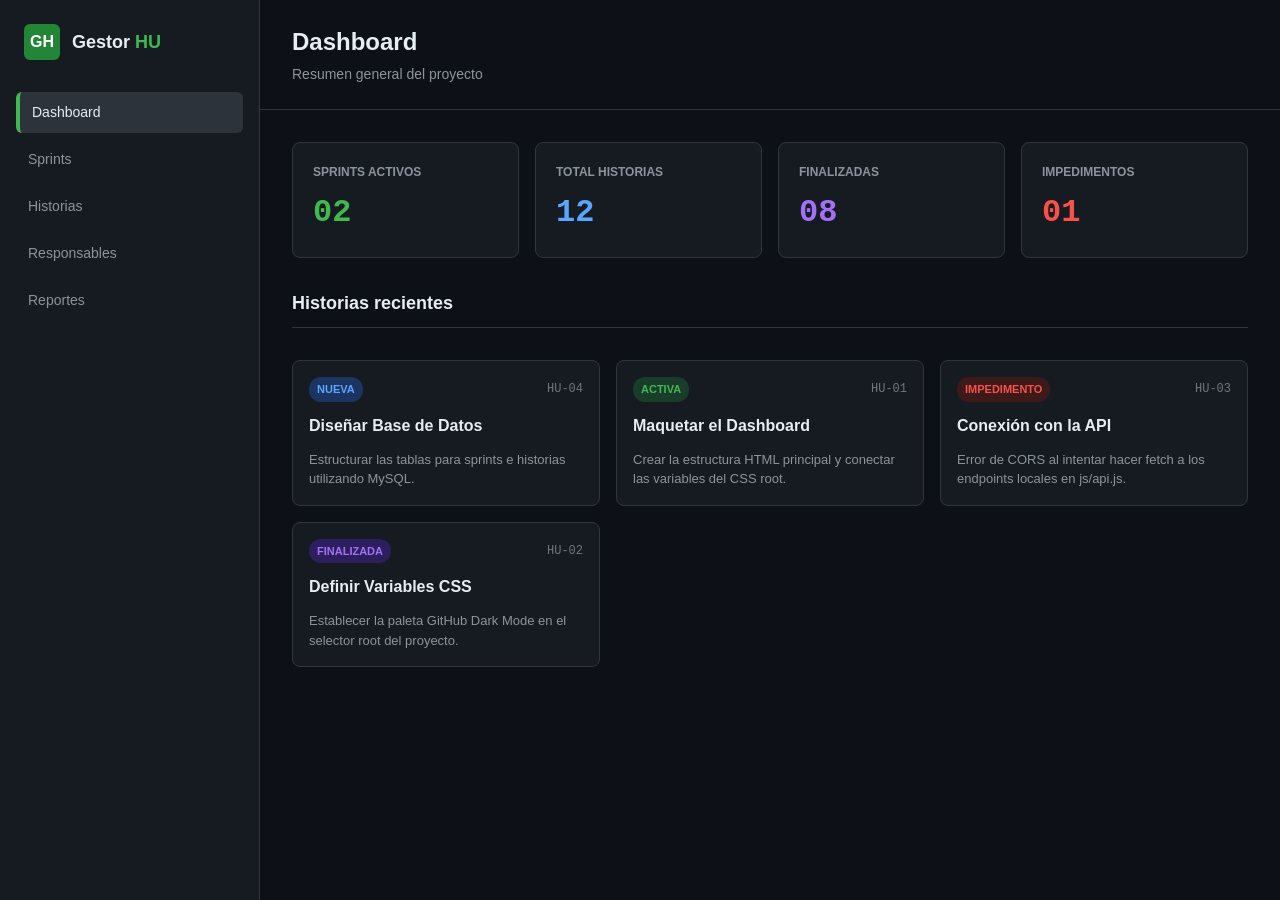
==== gestor_historias/frontend/index.html @ f3bbdb0a "Creacion del archivo index, archivos dentro de la carpeta frontend. y creacion del styles.css para l" ====
<!DOCTYPE html>
<html lang="es">
<head>
  <meta charset="UTF-8" />
  <meta name="viewport" content="width=device-width, initial-scale=1.0" />
  <title>Gestor de Historias de Usuario</title>
  <link rel="stylesheet" href="styles.css" />
</head>
<body style="background-color: var(--fondo_principal); color: var(--texto_principal); font-family: var(--fuente_principal);">

  <!-- Contenedor principal: agrupa la barra lateral y el contenido -->
  <div class="contenedor_app" style="display: flex; width: 100%; height: 100vh; overflow: hidden;">

    <!-- BARRA LATERAL DE NAVEGACIÓN -->
    <aside class="barra_lateral" style="width: 260px; background-color: var(--fondo_tarjeta); border-right: 1px solid var(--borde_normal); display: flex; flex-direction: column; padding: 24px 16px; flex-shrink: 0;">

      <!-- Encabezado de la barra lateral: logo y nombre de la app -->
      <div class="barra_lateral_encabezado" style="display: flex; align-items: center; gap: 12px; margin-bottom: 32px; padding-left: 8px;">
        <div class="barra_lateral_logo" style="background-color: var(--acento); color: #ffffff; font-weight: bold; font-size: 16px; width: 36px; height: 36px; display: flex; align-items: center; justify-content: center; border-radius: var(--radio_md);">GH</div>
        <span class="barra_lateral_nombre" style="font-size: 18px; font-weight: 600;">Gestor <span style="color: var(--acento_texto);">HU</span></span>
      </div>

      <!-- Enlaces de navegación -->
      <nav class="barra_lateral_nav" style="display: flex; flex-direction: column; gap: 6px;">
        <a href="index.html" class="enlace_nav activo" style="display: flex; align-items: center; padding: 10px 12px; background-color: var(--fondo_hover); color: var(--texto_principal); border-radius: var(--radio_md); border-left: 4px solid var(--acento_texto); font-weight: 500;">Dashboard</a>
        <a href="paginas/sprints.html" class="enlace_nav" style="display: flex; align-items: center; padding: 10px 12px; color: var(--texto_secundario); border-radius: var(--radio_md); font-weight: 500;">Sprints</a>
        <a href="paginas/historias.html" class="enlace_nav" style="display: flex; align-items: center; padding: 10px 12px; color: var(--texto_secundario); border-radius: var(--radio_md); font-weight: 500;">Historias</a>
        <a href="paginas/responsables.html" class="enlace_nav" style="display: flex; align-items: center; padding: 10px 12px; color: var(--texto_secundario); border-radius: var(--radio_md); font-weight: 500;">Responsables</a>
        <a href="paginas/reportes.html" class="enlace_nav" style="display: flex; align-items: center; padding: 10px 12px; color: var(--texto_secundario); border-radius: var(--radio_md); font-weight: 500;">Reportes</a>
      </nav>

    </aside>

    <!-- CONTENIDO PRINCIPAL -->
    <div class="contenido_principal" style="flex: 1; display: flex; flex-direction: column; overflow-y: auto;">

      <!-- Barra superior: título de la página actual -->
      <div class="barra_superior" style="padding: 24px 32px; border-bottom: 1px solid var(--borde_normal); position: sticky; top: 0; background-color: var(--fondo_principal); z-index: 10;">
        <div class="barra_superior_info">
          <h1 style="font-size: 24px; font-weight: 600; margin-bottom: 4px;">Dashboard</h1>
          <p style="color: var(--texto_secundario); font-size: 14px;">Resumen general del proyecto</p>
        </div>
      </div>

      <!-- Cuerpo de la página -->
      <div class="cuerpo_pagina" id="contenido_dashboard" style="padding: 32px; display: flex; flex-direction: column; gap: 32px;">

        <!-- Tarjetas de estadísticas -->
        <div class="grilla_estadisticas" style="display: grid; grid-template-columns: repeat(auto-fit, minmax(200px, 1fr)); gap: 16px;">

          <div class="tarjeta_estadistica" style="background-color: var(--fondo_tarjeta); border: 1px solid var(--borde_normal); border-radius: var(--radio_lg); padding: 20px;">
            <div class="etiqueta_estadistica" style="color: var(--texto_secundario); font-size: 12px; font-weight: 600; text-transform: uppercase; margin-bottom: 8px;">Sprints activos</div>
            <div class="valor_estadistica verde" id="stat_sprints" style="font-size: 32px; font-weight: 700; font-family: var(--fuente_codigo); color: var(--color_activa);">02</div>
          </div>

          <div class="tarjeta_estadistica" style="background-color: var(--fondo_tarjeta); border: 1px solid var(--borde_normal); border-radius: var(--radio_lg); padding: 20px;">
            <div class="etiqueta_estadistica" style="color: var(--texto_secundario); font-size: 12px; font-weight: 600; text-transform: uppercase; margin-bottom: 8px;">Total historias</div>
            <div class="valor_estadistica azul" id="stat_historias" style="font-size: 32px; font-weight: 700; font-family: var(--fuente_codigo); color: var(--color_nueva);">12</div>
          </div>

          <div class="tarjeta_estadistica" style="background-color: var(--fondo_tarjeta); border: 1px solid var(--borde_normal); border-radius: var(--radio_lg); padding: 20px;">
            <div class="etiqueta_estadistica" style="color: var(--texto_secundario); font-size: 12px; font-weight: 600; text-transform: uppercase; margin-bottom: 8px;">Finalizadas</div>
            <div class="valor_estadistica morado" id="stat_finalizadas" style="font-size: 32px; font-weight: 700; font-family: var(--fuente_codigo); color: var(--color_finalizada);">08</div>
          </div>

          <div class="tarjeta_estadistica" style="background-color: var(--fondo_tarjeta); border: 1px solid var(--borde_normal); border-radius: var(--radio_lg); padding: 20px;">
            <div class="etiqueta_estadistica" style="color: var(--texto_secundario); font-size: 12px; font-weight: 600; text-transform: uppercase; margin-bottom: 8px;">Impedimentos</div>
            <div class="valor_estadistica rojo" id="stat_impedimentos" style="font-size: 32px; font-weight: 700; font-family: var(--fuente_codigo); color: var(--color_impedimento);">01</div>
          </div>

        </div>

        <!-- Sección de historias recientes -->
        <div class="encabezado_seccion" style="border-bottom: 1px solid var(--borde_normal); padding-bottom: 10px;">
          <span class="titulo_seccion" style="font-size: 18px; font-weight: 600;">Historias recientes</span>
        </div>

        <!-- Contenedor de historias con ejemplos reales mapeados desde tu CSS -->
        <div class="grilla_historias" id="historias_recientes" style="display: grid; grid-template-columns: repeat(auto-fit, minmax(280px, 1fr)); gap: 16px;">
          
          <!-- Ejemplo Estado: Nueva -->
          <div class="tarjeta_historia" style="background-color: var(--fondo_tarjeta); border: 1px solid var(--borde_normal); border-radius: var(--radio_lg); padding: 16px; display: flex; flex-direction: column; gap: 12px;">
            <div style="display: flex; justify-content: space-between; align-items: center;">
              <span style="background-color: var(--fondo_nueva); color: var(--color_nueva); padding: 4px 8px; border-radius: var(--radio_xl); font-size: 11px; font-weight: 600; text-transform: uppercase;">Nueva</span>
              <span style="color: var(--texto_tenue); font-family: var(--fuente_codigo); font-size: 12px;">HU-04</span>
            </div>
            <h3 style="font-size: 16px; font-weight: 600;">Diseñar Base de Datos</h3>
            <p style="color: var(--texto_secundario); font-size: 13px;">Estructurar las tablas para sprints e historias utilizando MySQL.</p>
          </div>

          <!-- Ejemplo Estado: Activa -->
          <div class="tarjeta_historia" style="background-color: var(--fondo_tarjeta); border: 1px solid var(--borde_normal); border-radius: var(--radio_lg); padding: 16px; display: flex; flex-direction: column; gap: 12px;">
            <div style="display: flex; justify-content: space-between; align-items: center;">
              <span style="background-color: var(--fondo_activa); color: var(--color_activa); padding: 4px 8px; border-radius: var(--radio_xl); font-size: 11px; font-weight: 600; text-transform: uppercase;">Activa</span>
              <span style="color: var(--texto_tenue); font-family: var(--fuente_codigo); font-size: 12px;">HU-01</span>
            </div>
            <h3 style="font-size: 16px; font-weight: 600;">Maquetar el Dashboard</h3>
            <p style="color: var(--texto_secundario); font-size: 13px;">Crear la estructura HTML principal y conectar las variables del CSS root.</p>
          </div>

          <!-- Ejemplo Estado: Impedimento -->
          <div class="tarjeta_historia" style="background-color: var(--fondo_tarjeta); border: 1px solid var(--borde_normal); border-radius: var(--radio_lg); padding: 16px; display: flex; flex-direction: column; gap: 12px;">
            <div style="display: flex; justify-content: space-between; align-items: center;">
              <span style="background-color: var(--fondo_impedimento); color: var(--color_impedimento); padding: 4px 8px; border-radius: var(--radio_xl); font-size: 11px; font-weight: 600; text-transform: uppercase;">Impedimento</span>
              <span style="color: var(--texto_tenue); font-family: var(--fuente_codigo); font-size: 12px;">HU-03</span>
            </div>
            <h3 style="font-size: 16px; font-weight: 600;">Conexión con la API</h3>
            <p style="color: var(--texto_secundario); font-size: 13px;">Error de CORS al intentar hacer fetch a los endpoints locales en js/api.js.</p>
          </div>

          <!-- Ejemplo Estado: Finalizada -->
          <div class="tarjeta_historia" style="background-color: var(--fondo_tarjeta); border: 1px solid var(--borde_normal); border-radius: var(--radio_lg); padding: 16px; display: flex; flex-direction: column; gap: 12px;">
            <div style="display: flex; justify-content: space-between; align-items: center;">
              <span style="background-color: var(--fondo_finalizada); color: var(--color_finalizada); padding: 4px 8px; border-radius: var(--radio_xl); font-size: 11px; font-weight: 600; text-transform: uppercase;">Finalizada</span>
              <span style="color: var(--texto_tenue); font-family: var(--fuente_codigo); font-size: 12px;">HU-02</span>
            </div>
            <h3 style="font-size: 16px; font-weight: 600;">Definir Variables CSS</h3>
            <p style="color: var(--texto_secundario); font-size: 13px;">Establecer la paleta GitHub Dark Mode en el selector root del proyecto.</p>
          </div>

        </div>

      </div>
    </div>

  </div>

  <!-- Scripts: api.js primero porque app.js lo necesita -->
  <script src="js/api.js"></script>
  <script src="js/app.js"></script>

</body>
</html>
---- gestor_historias/frontend/styles.css ----
/*Definimos los colores y tamaños que usaremos en todo el proyecto */
:root { /*Utilizamos root para crear variables de estilo que nos serviran de forma global en toda la aplicación*/
/*Al usar el doble guion, se evita que nuestras variables entren en conflicto con variables de otras librerías o del navegador*/
  /* Colores de fondo */
  --fondo_principal:    #0d1117;  /* fondo de toda la página */
  --fondo_tarjeta:      #161b22;  /* fondo de tarjetas y sidebar */
  --fondo_secundario:   #21262d;  /* fondo de botones y hover */
  --fondo_hover:        #2d333b;  /* fondo al pasar el mouse */

  /* Colores de texto */
  --texto_principal:    #e6edf3;  /* texto normal */
  --texto_secundario:   #8b949e;  /* texto de descripción */
  --texto_tenue:        #6e7681;  /* texto muy suave */

  /* Colores de borde */
  --borde_normal:       #30363d;  /* bordes de tarjetas */
  --borde_resaltado:    #58a6ff;  /* borde al hacer hover */

  /* Color de acento (verde GitHub) */
  --acento:             #238636;
  --acento_hover:       #2ea043;
  --acento_texto:       #3fb950;

  /* Colores de estado de historias */
  --color_nueva:        #58a6ff;  /* azul */
  --fondo_nueva:        #1c3461;

  --color_activa:       #3fb950;  /* verde */
  --fondo_activa:       #1a3d2b;

  --color_finalizada:   #a371f7;  /* morado */
  --fondo_finalizada:   #2d1f5e;

  --color_impedimento:  #f85149;  /* rojo */
  --fondo_impedimento:  #3d1a1a;

  /* Tipografía */
  --fuente_principal:   -apple-system, BlinkMacSystemFont, 'Segoe UI', sans-serif;
  --fuente_codigo:      'Courier New', monospace;

  /* Bordes redondeados */
  --radio_sm:   4px;
  --radio_md:   6px;
  --radio_lg:   8px;
  --radio_xl:   12px;
}

/* --- RESET BASE --- */
/* Elimina los estilos por defecto del navegador */
*, *::before, *::after {
  box-sizing: border-box;
  margin: 0;
  padding: 0;
} /*Esta parte la utilizamos para que sin importar el navegador, nuestra ap se vea igual. (Una pequeña alegoria, podria ser aplanar el terreno en Minecraft antes de empezar a construir)*/

html, body { /* Asegura que el html y body ocupen toda la altura de la ventana */
  height: 100%;
}

body {
  font-family: var(--fuente_principal);
  font-size: 14px;
  line-height: 1.5;
  color: var(--texto_principal);
  background-color: var(--fondo_principal);
}

a { /* Estilos para los enlaces */
  color: var(--borde_resaltado);
  text-decoration: none;
}

a:hover {  /* Estilos para los enlaces al pasar el mouse */
  text-decoration: underline;
}
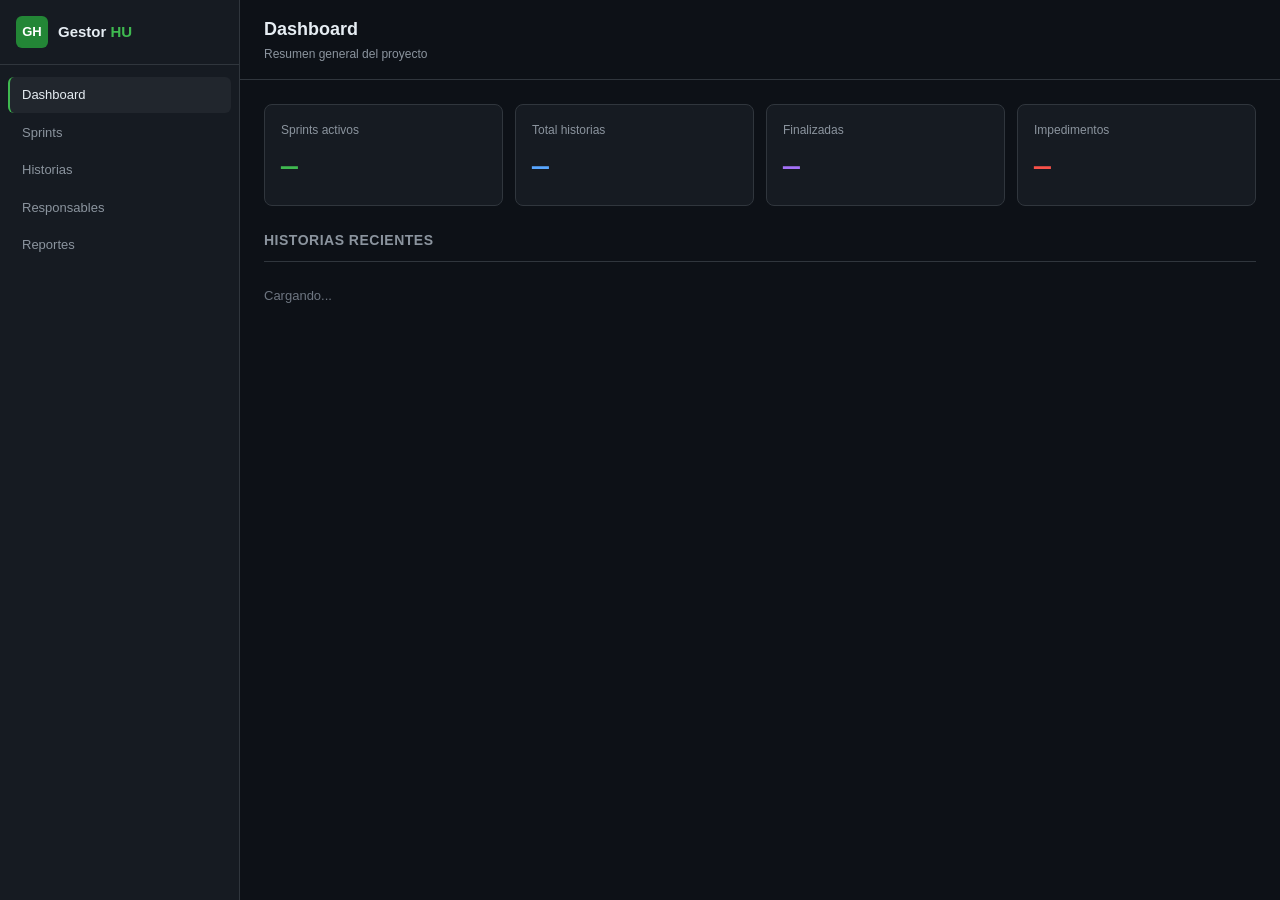
==== commit 74ec62af: "creado el sprints.html" ====
--- a/gestor_historias/frontend/index.html
+++ b/gestor_historias/frontend/index.html
@@ -6,124 +6,82 @@
   <title>Gestor de Historias de Usuario</title>
   <link rel="stylesheet" href="styles.css" />
 </head>
-<body style="background-color: var(--fondo_principal); color: var(--texto_principal); font-family: var(--fuente_principal);">
+<body>
 
   <!-- Contenedor principal: agrupa la barra lateral y el contenido -->
-  <div class="contenedor_app" style="display: flex; width: 100%; height: 100vh; overflow: hidden;">
+  <div class="contenedor_app">
 
     <!-- BARRA LATERAL DE NAVEGACIÓN -->
-    <aside class="barra_lateral" style="width: 260px; background-color: var(--fondo_tarjeta); border-right: 1px solid var(--borde_normal); display: flex; flex-direction: column; padding: 24px 16px; flex-shrink: 0;">
+    <aside class="barra_lateral">
 
-      <!-- Encabezado de la barra lateral: logo y nombre de la app -->
-      <div class="barra_lateral_encabezado" style="display: flex; align-items: center; gap: 12px; margin-bottom: 32px; padding-left: 8px;">
-        <div class="barra_lateral_logo" style="background-color: var(--acento); color: #ffffff; font-weight: bold; font-size: 16px; width: 36px; height: 36px; display: flex; align-items: center; justify-content: center; border-radius: var(--radio_md);">GH</div>
-        <span class="barra_lateral_nombre" style="font-size: 18px; font-weight: 600;">Gestor <span style="color: var(--acento_texto);">HU</span></span>
+      <!-- Encabezado: logo y nombre de la app -->
+      <div class="barra_lateral_encabezado">
+        <div class="barra_lateral_logo">GH</div>
+        <span class="barra_lateral_nombre">Gestor <span>HU</span></span>
       </div>
 
       <!-- Enlaces de navegación -->
-      <nav class="barra_lateral_nav" style="display: flex; flex-direction: column; gap: 6px;">
-        <a href="index.html" class="enlace_nav activo" style="display: flex; align-items: center; padding: 10px 12px; background-color: var(--fondo_hover); color: var(--texto_principal); border-radius: var(--radio_md); border-left: 4px solid var(--acento_texto); font-weight: 500;">Dashboard</a>
-        <a href="paginas/sprints.html" class="enlace_nav" style="display: flex; align-items: center; padding: 10px 12px; color: var(--texto_secundario); border-radius: var(--radio_md); font-weight: 500;">Sprints</a>
-        <a href="paginas/historias.html" class="enlace_nav" style="display: flex; align-items: center; padding: 10px 12px; color: var(--texto_secundario); border-radius: var(--radio_md); font-weight: 500;">Historias</a>
-        <a href="paginas/responsables.html" class="enlace_nav" style="display: flex; align-items: center; padding: 10px 12px; color: var(--texto_secundario); border-radius: var(--radio_md); font-weight: 500;">Responsables</a>
-        <a href="paginas/reportes.html" class="enlace_nav" style="display: flex; align-items: center; padding: 10px 12px; color: var(--texto_secundario); border-radius: var(--radio_md); font-weight: 500;">Reportes</a>
+      <nav class="barra_lateral_nav">
+        <a href="index.html" class="enlace_nav activo">Dashboard</a>
+        <a href="paginas/sprints.html" class="enlace_nav">Sprints</a>
+        <a href="paginas/historias.html" class="enlace_nav">Historias</a>
+        <a href="paginas/responsables.html" class="enlace_nav">Responsables</a>
+        <a href="paginas/reportes.html" class="enlace_nav">Reportes</a>
       </nav>
 
     </aside>
 
     <!-- CONTENIDO PRINCIPAL -->
-    <div class="contenido_principal" style="flex: 1; display: flex; flex-direction: column; overflow-y: auto;">
+    <div class="contenido_principal">
 
-      <!-- Barra superior: título de la página actual -->
-      <div class="barra_superior" style="padding: 24px 32px; border-bottom: 1px solid var(--borde_normal); position: sticky; top: 0; background-color: var(--fondo_principal); z-index: 10;">
-        <div class="barra_superior_info">
-          <h1 style="font-size: 24px; font-weight: 600; margin-bottom: 4px;">Dashboard</h1>
-          <p style="color: var(--texto_secundario); font-size: 14px;">Resumen general del proyecto</p>
-        </div>
+      <!-- Barra superior: título de la página -->
+      <div class="barra_superior">
+        <h1>Dashboard</h1>
+        <p>Resumen general del proyecto</p>
       </div>
 
       <!-- Cuerpo de la página -->
-      <div class="cuerpo_pagina" id="contenido_dashboard" style="padding: 32px; display: flex; flex-direction: column; gap: 32px;">
+      <div class="cuerpo_pagina">
 
         <!-- Tarjetas de estadísticas -->
-        <div class="grilla_estadisticas" style="display: grid; grid-template-columns: repeat(auto-fit, minmax(200px, 1fr)); gap: 16px;">
+        <div class="grilla_estadisticas">
 
-          <div class="tarjeta_estadistica" style="background-color: var(--fondo_tarjeta); border: 1px solid var(--borde_normal); border-radius: var(--radio_lg); padding: 20px;">
-            <div class="etiqueta_estadistica" style="color: var(--texto_secundario); font-size: 12px; font-weight: 600; text-transform: uppercase; margin-bottom: 8px;">Sprints activos</div>
-            <div class="valor_estadistica verde" id="stat_sprints" style="font-size: 32px; font-weight: 700; font-family: var(--fuente_codigo); color: var(--color_activa);">02</div>
+          <div class="tarjeta tarjeta_estadistica">
+            <div class="etiqueta_estadistica">Sprints activos</div>
+            <div class="valor_estadistica verde" id="stat_sprints">—</div>
           </div>
 
-          <div class="tarjeta_estadistica" style="background-color: var(--fondo_tarjeta); border: 1px solid var(--borde_normal); border-radius: var(--radio_lg); padding: 20px;">
-            <div class="etiqueta_estadistica" style="color: var(--texto_secundario); font-size: 12px; font-weight: 600; text-transform: uppercase; margin-bottom: 8px;">Total historias</div>
-            <div class="valor_estadistica azul" id="stat_historias" style="font-size: 32px; font-weight: 700; font-family: var(--fuente_codigo); color: var(--color_nueva);">12</div>
+          <div class="tarjeta tarjeta_estadistica">
+            <div class="etiqueta_estadistica">Total historias</div>
+            <div class="valor_estadistica azul" id="stat_historias">—</div>
           </div>
 
-          <div class="tarjeta_estadistica" style="background-color: var(--fondo_tarjeta); border: 1px solid var(--borde_normal); border-radius: var(--radio_lg); padding: 20px;">
-            <div class="etiqueta_estadistica" style="color: var(--texto_secundario); font-size: 12px; font-weight: 600; text-transform: uppercase; margin-bottom: 8px;">Finalizadas</div>
-            <div class="valor_estadistica morado" id="stat_finalizadas" style="font-size: 32px; font-weight: 700; font-family: var(--fuente_codigo); color: var(--color_finalizada);">08</div>
+          <div class="tarjeta tarjeta_estadistica">
+            <div class="etiqueta_estadistica">Finalizadas</div>
+            <div class="valor_estadistica morado" id="stat_finalizadas">—</div>
           </div>
 
-          <div class="tarjeta_estadistica" style="background-color: var(--fondo_tarjeta); border: 1px solid var(--borde_normal); border-radius: var(--radio_lg); padding: 20px;">
-            <div class="etiqueta_estadistica" style="color: var(--texto_secundario); font-size: 12px; font-weight: 600; text-transform: uppercase; margin-bottom: 8px;">Impedimentos</div>
-            <div class="valor_estadistica rojo" id="stat_impedimentos" style="font-size: 32px; font-weight: 700; font-family: var(--fuente_codigo); color: var(--color_impedimento);">01</div>
+          <div class="tarjeta tarjeta_estadistica">
+            <div class="etiqueta_estadistica">Impedimentos</div>
+            <div class="valor_estadistica rojo" id="stat_impedimentos">—</div>
           </div>
 
         </div>
 
         <!-- Sección de historias recientes -->
-        <div class="encabezado_seccion" style="border-bottom: 1px solid var(--borde_normal); padding-bottom: 10px;">
-          <span class="titulo_seccion" style="font-size: 18px; font-weight: 600;">Historias recientes</span>
+        <div class="encabezado_seccion">
+          <span class="titulo_seccion">Historias recientes</span>
         </div>
 
-        <!-- Contenedor de historias con ejemplos reales mapeados desde tu CSS -->
-        <div class="grilla_historias" id="historias_recientes" style="display: grid; grid-template-columns: repeat(auto-fit, minmax(280px, 1fr)); gap: 16px;">
-          
-          <!-- Ejemplo Estado: Nueva -->
-          <div class="tarjeta_historia" style="background-color: var(--fondo_tarjeta); border: 1px solid var(--borde_normal); border-radius: var(--radio_lg); padding: 16px; display: flex; flex-direction: column; gap: 12px;">
-            <div style="display: flex; justify-content: space-between; align-items: center;">
-              <span style="background-color: var(--fondo_nueva); color: var(--color_nueva); padding: 4px 8px; border-radius: var(--radio_xl); font-size: 11px; font-weight: 600; text-transform: uppercase;">Nueva</span>
-              <span style="color: var(--texto_tenue); font-family: var(--fuente_codigo); font-size: 12px;">HU-04</span>
-            </div>
-            <h3 style="font-size: 16px; font-weight: 600;">Diseñar Base de Datos</h3>
-            <p style="color: var(--texto_secundario); font-size: 13px;">Estructurar las tablas para sprints e historias utilizando MySQL.</p>
-          </div>
-
-          <!-- Ejemplo Estado: Activa -->
-          <div class="tarjeta_historia" style="background-color: var(--fondo_tarjeta); border: 1px solid var(--borde_normal); border-radius: var(--radio_lg); padding: 16px; display: flex; flex-direction: column; gap: 12px;">
-            <div style="display: flex; justify-content: space-between; align-items: center;">
-              <span style="background-color: var(--fondo_activa); color: var(--color_activa); padding: 4px 8px; border-radius: var(--radio_xl); font-size: 11px; font-weight: 600; text-transform: uppercase;">Activa</span>
-              <span style="color: var(--texto_tenue); font-family: var(--fuente_codigo); font-size: 12px;">HU-01</span>
-            </div>
-            <h3 style="font-size: 16px; font-weight: 600;">Maquetar el Dashboard</h3>
-            <p style="color: var(--texto_secundario); font-size: 13px;">Crear la estructura HTML principal y conectar las variables del CSS root.</p>
-          </div>
-
-          <!-- Ejemplo Estado: Impedimento -->
-          <div class="tarjeta_historia" style="background-color: var(--fondo_tarjeta); border: 1px solid var(--borde_normal); border-radius: var(--radio_lg); padding: 16px; display: flex; flex-direction: column; gap: 12px;">
-            <div style="display: flex; justify-content: space-between; align-items: center;">
-              <span style="background-color: var(--fondo_impedimento); color: var(--color_impedimento); padding: 4px 8px; border-radius: var(--radio_xl); font-size: 11px; font-weight: 600; text-transform: uppercase;">Impedimento</span>
-              <span style="color: var(--texto_tenue); font-family: var(--fuente_codigo); font-size: 12px;">HU-03</span>
-            </div>
-            <h3 style="font-size: 16px; font-weight: 600;">Conexión con la API</h3>
-            <p style="color: var(--texto_secundario); font-size: 13px;">Error de CORS al intentar hacer fetch a los endpoints locales en js/api.js.</p>
-          </div>
-
-          <!-- Ejemplo Estado: Finalizada -->
-          <div class="tarjeta_historia" style="background-color: var(--fondo_tarjeta); border: 1px solid var(--borde_normal); border-radius: var(--radio_lg); padding: 16px; display: flex; flex-direction: column; gap: 12px;">
-            <div style="display: flex; justify-content: space-between; align-items: center;">
-              <span style="background-color: var(--fondo_finalizada); color: var(--color_finalizada); padding: 4px 8px; border-radius: var(--radio_xl); font-size: 11px; font-weight: 600; text-transform: uppercase;">Finalizada</span>
-              <span style="color: var(--texto_tenue); font-family: var(--fuente_codigo); font-size: 12px;">HU-02</span>
-            </div>
-            <h3 style="font-size: 16px; font-weight: 600;">Definir Variables CSS</h3>
-            <p style="color: var(--texto_secundario); font-size: 13px;">Establecer la paleta GitHub Dark Mode en el selector root del proyecto.</p>
-          </div>
-
+        <!-- Aquí JavaScript insertará las tarjetas de historias -->
+        <div class="grilla_historias" id="historias_recientes">
+          <p class="texto_tenue">Cargando...</p>
         </div>
 
-      </div>
-    </div>
+      </div><!-- cierra cuerpo_pagina -->
+    </div><!-- cierra contenido_principal -->
 
-  </div>
+  </div><!-- cierra contenedor_app -->
 
   <!-- Scripts: api.js primero porque app.js lo necesita -->
   <script src="js/api.js"></script>
--- a/gestor_historias/frontend/styles.css
+++ b/gestor_historias/frontend/styles.css
@@ -1,7 +1,11 @@
-
-/*Definimos los colores y tamaños que usaremos en todo el proyecto */
-:root { /*Utilizamos root para crear variables de estilo que nos serviran de forma global en toda la aplicación*/
-/*Al usar el doble guion, se evita que nuestras variables entren en conflicto con variables de otras librerías o del navegador*/
+/* ================================================
+   GESTOR DE HISTORIAS DE USUARIO
+   styles.css — Estilos centralizados
+   Tema: oscuro inspirado en GitHub
+   ================================================ */
+
+/* Definimos los colores y tamaños que usaremos en todo el proyecto */
+:root {
   /* Colores de fondo */
   --fondo_principal:    #0d1117;  /* fondo de toda la página */
   --fondo_tarjeta:      #161b22;  /* fondo de tarjetas y sidebar */
@@ -44,7 +48,10 @@
   --radio_md:   6px;
   --radio_lg:   8px;
   --radio_xl:   12px;
-}
+
+  --bg_input: #0d1117;  /* fondo de los inputs */
+}
+
 
 /* --- RESET BASE --- */
 /* Elimina los estilos por defecto del navegador */
@@ -52,9 +59,9 @@
   box-sizing: border-box;
   margin: 0;
   padding: 0;
-} /*Esta parte la utilizamos para que sin importar el navegador, nuestra ap se vea igual. (Una pequeña alegoria, podria ser aplanar el terreno en Minecraft antes de empezar a construir)*/
-
-html, body { /* Asegura que el html y body ocupen toda la altura de la ventana */
+}
+
+html, body {
   height: 100%;
 }
 
@@ -66,11 +73,489 @@
   background-color: var(--fondo_principal);
 }
 
-a { /* Estilos para los enlaces */
+a {
   color: var(--borde_resaltado);
   text-decoration: none;
 }
 
-a:hover {  /* Estilos para los enlaces al pasar el mouse */
+a:hover {
   text-decoration: underline;
-}+}
+
+
+/* --- CLASE BASE REUTILIZABLE PARA TARJETAS --- */
+/* Cualquier tarjeta del proyecto hereda estos estilos base */
+.tarjeta {
+  background-color: var(--fondo_tarjeta);
+  border: 1px solid var(--borde_normal);
+  border-radius: var(--radio_lg);
+  padding: 16px;
+}
+
+
+/* --- ESTADOS DE HISTORIAS --- */
+/* Reutilizable en píldoras, bordes y cualquier indicador de estado */
+.estado_nueva       { color: var(--color_nueva);        background-color: var(--fondo_nueva); }
+.estado_activa      { color: var(--color_activa);       background-color: var(--fondo_activa); }
+.estado_finalizada  { color: var(--color_finalizada);   background-color: var(--fondo_finalizada); }
+.estado_impedimento { color: var(--color_impedimento);  background-color: var(--fondo_impedimento); }
+
+
+/* --- LAYOUT PRINCIPAL --- */
+/* Pone la barra lateral y el contenido uno al lado del otro */
+.contenedor_app {
+  display: flex;
+  height: 100vh;
+  overflow: hidden;
+}
+
+
+/* --- BARRA LATERAL --- */
+.barra_lateral {
+  width: 240px;
+  background-color: var(--fondo_tarjeta);
+  border-right: 1px solid var(--borde_normal);
+  display: flex;
+  flex-direction: column;
+  flex-shrink: 0;
+  padding: 16px 0;
+}
+
+/* Encabezado de la barra lateral */
+.barra_lateral_encabezado {
+  display: flex;
+  align-items: center;
+  gap: 10px;
+  padding: 0 16px 16px 16px;
+  border-bottom: 1px solid var(--borde_normal);
+  margin-bottom: 12px;
+}
+
+/* Cuadrito verde con las letras GH */
+.barra_lateral_logo {
+  width: 32px;
+  height: 32px;
+  background-color: var(--acento);
+  color: #ffffff;
+  font-weight: 700;
+  font-size: 13px;
+  display: flex;
+  align-items: center;
+  justify-content: center;
+  border-radius: var(--radio_md);
+  flex-shrink: 0;
+}
+
+/* Nombre de la app */
+.barra_lateral_nombre {
+  font-size: 15px;
+  font-weight: 600;
+  color: var(--texto_principal);
+}
+
+/* La palabra HU en verde */
+.barra_lateral_nombre span {
+  color: var(--acento_texto);
+}
+
+/* Contenedor de los enlaces */
+.barra_lateral_nav {
+  display: flex;
+  flex-direction: column;
+  gap: 2px;
+  padding: 0 8px;
+}
+
+/* Cada enlace de navegación */
+.enlace_nav {
+  display: flex;
+  align-items: center;
+  padding: 8px 12px;
+  border-radius: var(--radio_md);
+  color: var(--texto_secundario);
+  font-size: 13px;
+  font-weight: 500;
+  text-decoration: none;
+  border-left: 2px solid transparent;
+  transition: all 150ms ease;
+}
+
+/* Hover y activo comparten los mismos estilos */
+.enlace_nav:hover,
+.enlace_nav.activo {
+  color: var(--texto_principal);
+  background-color: var(--fondo_secundario);
+  text-decoration: none;
+}
+
+/* Solo el activo tiene la línea verde a la izquierda */
+.enlace_nav.activo {
+  border-left-color: var(--acento_texto);
+}
+
+
+/* --- CONTENIDO PRINCIPAL --- */
+.contenido_principal {
+  flex: 1;
+  display: flex;
+  flex-direction: column;
+  overflow: hidden;
+}
+
+/* Barra superior */
+.barra_superior {
+  padding: 16px 24px;
+  border-bottom: 1px solid var(--borde_normal);
+  background-color: var(--fondo_principal);
+}
+
+.barra_superior h1 {
+  font-size: 18px;
+  font-weight: 600;
+  color: var(--texto_principal);
+}
+
+.barra_superior p {
+  font-size: 12px;
+  color: var(--texto_secundario);
+  margin-top: 2px;
+}
+
+/* Cuerpo de la página */
+.cuerpo_pagina {
+  flex: 1;
+  overflow-y: auto;
+  padding: 24px;
+  display: flex;
+  flex-direction: column;
+  gap: 24px;
+}
+
+
+/* --- TARJETAS DE ESTADÍSTICAS --- */
+.grilla_estadisticas {
+  display: grid;
+  grid-template-columns: repeat(4, 1fr);
+  gap: 12px;
+}
+
+/* Hereda de .tarjeta, solo agrega lo específico */
+.tarjeta_estadistica {
+  /* sin estilos extra por ahora */
+}
+
+.etiqueta_estadistica {
+  font-size: 12px;
+  color: var(--texto_secundario);
+  margin-bottom: 8px;
+}
+
+.valor_estadistica {
+  font-size: 28px;
+  font-weight: 700;
+  font-family: var(--fuente_codigo);
+}
+
+/* Colores de los valores */
+.valor_estadistica.verde  { color: var(--color_activa); }
+.valor_estadistica.azul   { color: var(--color_nueva); }
+.valor_estadistica.morado { color: var(--color_finalizada); }
+.valor_estadistica.rojo   { color: var(--color_impedimento); }
+
+
+/* --- SECCIÓN DE HISTORIAS --- */
+.encabezado_seccion {
+  border-bottom: 1px solid var(--borde_normal);
+  padding-bottom: 10px;
+}
+
+.titulo_seccion {
+  font-size: 14px;
+  font-weight: 600;
+  color: var(--texto_secundario);
+  text-transform: uppercase;
+  letter-spacing: 0.5px;
+}
+
+/* Grilla de tarjetas de historias */
+.grilla_historias {
+  display: grid;
+  grid-template-columns: repeat(auto-fill, minmax(280px, 1fr));
+  gap: 12px;
+}
+
+/* Hereda de .tarjeta, agrega comportamiento interactivo */
+.tarjeta_historia {
+  display: flex;
+  flex-direction: column;
+  gap: 10px;
+  cursor: pointer;
+  transition: border-color 150ms ease;
+}
+
+.tarjeta_historia:hover {
+  border-color: var(--borde_resaltado);
+}
+
+/* Texto tenue */
+.texto_tenue {
+  color: var(--texto_tenue);
+  font-size: 13px;
+}
+
+/* --- TARJETAS DE HISTORIAS --- */
+
+/* Encabezado de la tarjeta: estado y puntos en la misma línea */
+.tarjeta_historia_encabezado {
+  display: flex;
+  align-items: center;
+  justify-content: space-between;
+  gap: 8px;
+}
+
+/* Título de la historia */
+.historia_titulo {
+  font-size: 14px;
+  font-weight: 600;
+  color: var(--texto_principal);
+  line-height: 1.4;
+}
+
+/* Descripción corta */
+.historia_descripcion {
+  font-size: 12px;
+  color: var(--texto_secundario);
+  line-height: 1.5;
+  /* Limita a 2 líneas y agrega "..." si es muy larga */
+  display: -webkit-box;
+  -webkit-line-clamp: 2;
+  -webkit-box-orient: vertical;
+  overflow: hidden;
+}
+
+/* Pie de la tarjeta: sprint y responsable */
+.tarjeta_historia_pie {
+  display: flex;
+  align-items: center;
+  justify-content: space-between;
+  gap: 8px;
+  margin-top: 4px;
+  padding-top: 10px;
+  border-top: 1px solid var(--borde_normal);
+}
+
+.historia_sprint {
+  font-size: 11px;
+  color: var(--texto_tenue);
+}
+
+.historia_responsable {
+  font-size: 11px;
+  color: var(--texto_tenue);
+}
+
+/* Puntos de la historia */
+.historia_puntos {
+  font-size: 11px;
+  font-family: var(--fuente_codigo);
+  color: var(--texto_tenue);
+}
+
+/* --- PÍLDORAS DE ESTADO --- */
+/* Pequeña etiqueta de color que indica el estado de la historia */
+.pastilla_estado {
+  display: inline-flex;
+  align-items: center;
+  padding: 2px 10px;
+  border-radius: var(--radio_xl);
+  font-size: 11px;
+  font-weight: 600;
+  text-transform: capitalize;
+}
+
+/* Cada estado hereda colores de las clases que ya definimos */
+.pastilla_estado.estado_nueva       { color: var(--color_nueva);        background-color: var(--fondo_nueva); }
+.pastilla_estado.estado_activa      { color: var(--color_activa);       background-color: var(--fondo_activa); }
+.pastilla_estado.estado_finalizada  { color: var(--color_finalizada);   background-color: var(--fondo_finalizada); }
+.pastilla_estado.estado_impedimento { color: var(--color_impedimento);  background-color: var(--fondo_impedimento); }
+
+/* --- FORMULARIOS --- */
+
+/* Contenedor del formulario */
+.formulario_seccion {
+  display: flex;
+  flex-direction: column;
+  gap: 16px;
+}
+
+/* Grilla de campos del formulario */
+.formulario_grilla {
+  display: grid;
+  grid-template-columns: repeat(2, 1fr);
+  gap: 14px;
+}
+
+/* Campo que ocupa el ancho completo */
+.campo_completo {
+  grid-column: 1 / -1;
+}
+
+/* Cada campo individual */
+.campo_formulario {
+  display: flex;
+  flex-direction: column;
+  gap: 6px;
+}
+
+/* Etiqueta del campo */
+.etiqueta_campo {
+  font-size: 12px;
+  font-weight: 600;
+  color: var(--texto_secundario);
+}
+
+/* Input y select */
+.input_campo {
+  background-color: var(--bg_input);
+  border: 1px solid var(--borde_normal);
+  border-radius: var(--radio_md);
+  color: var(--texto_principal);
+  font-size: 13px;
+  font-family: var(--fuente_principal);
+  padding: 7px 12px;
+  transition: border-color 150ms ease;
+  width: 100%;
+}
+
+.input_campo:focus {
+  outline: none;
+  border-color: var(--borde_resaltado);
+}
+
+.input_campo::placeholder {
+  color: var(--texto_tenue);
+}
+
+/* Para que el select se vea igual que el input */
+select.input_campo {
+  cursor: pointer;
+}
+
+/* Fila de botones del formulario */
+.formulario_acciones {
+  display: flex;
+  align-items: center;
+  gap: 12px;
+}
+
+/* Mensaje de éxito o error */
+.mensaje_formulario {
+  font-size: 12px;
+}
+
+.mensaje_formulario.exito { color: var(--acento_texto); }
+.mensaje_formulario.error { color: var(--color_impedimento); }
+
+
+/* --- BOTONES --- */
+
+.boton {
+  display: inline-flex;
+  align-items: center;
+  gap: 6px;
+  padding: 7px 16px;
+  border-radius: var(--radio_md);
+  border: 1px solid var(--borde_normal);
+  background-color: var(--fondo_secundario);
+  color: var(--texto_principal);
+  font-size: 13px;
+  font-family: var(--fuente_principal);
+  cursor: pointer;
+  transition: all 150ms ease;
+}
+
+.boton:hover {
+  background-color: var(--fondo_hover);
+  border-color: var(--borde_resaltado);
+}
+
+.boton_primario {
+  background-color: var(--acento);
+  border-color: var(--acento_hover);
+  color: #ffffff;
+}
+
+.boton_primario:hover {
+  background-color: var(--acento_hover);
+}
+
+.boton_peligro {
+  background-color: transparent;
+  border-color: var(--borde_normal);
+  color: var(--color_impedimento);
+}
+
+.boton_peligro:hover {
+  background-color: var(--fondo_impedimento);
+  border-color: var(--color_impedimento);
+}
+
+.boton_sm {
+  padding: 4px 10px;
+  font-size: 12px;
+}
+
+
+/* --- GRILLA DE SPRINTS --- */
+
+.grilla_sprints {
+  display: grid;
+  grid-template-columns: repeat(auto-fill, minmax(300px, 1fr));
+  gap: 12px;
+}
+
+/* Tarjeta de cada sprint */
+.tarjeta_sprint {
+  display: flex;
+  flex-direction: column;
+  gap: 10px;
+}
+
+.tarjeta_sprint_encabezado {
+  display: flex;
+  align-items: center;
+  justify-content: space-between;
+  gap: 8px;
+}
+
+.sprint_nombre {
+  font-size: 15px;
+  font-weight: 600;
+  color: var(--texto_principal);
+}
+
+.sprint_fechas {
+  font-size: 11px;
+  color: var(--texto_tenue);
+  font-family: var(--fuente_codigo);
+}
+
+.sprint_objetivo {
+  font-size: 12px;
+  color: var(--texto_secundario);
+  line-height: 1.5;
+}
+
+.tarjeta_sprint_pie {
+  display: flex;
+  align-items: center;
+  justify-content: space-between;
+  padding-top: 10px;
+  border-top: 1px solid var(--borde_normal);
+}
+
+/* Píldora de estado del sprint */
+.estado_sprint_planeado  { color: var(--color_nueva);        background-color: var(--fondo_nueva); }
+.estado_sprint_activo    { color: var(--color_activa);       background-color: var(--fondo_activa); }
+.estado_sprint_finalizado{ color: var(--color_finalizada);   background-color: var(--fondo_finalizada); }
+.estado_sprint_cancelado { color: var(--color_impedimento);  background-color: var(--fondo_impedimento); }
